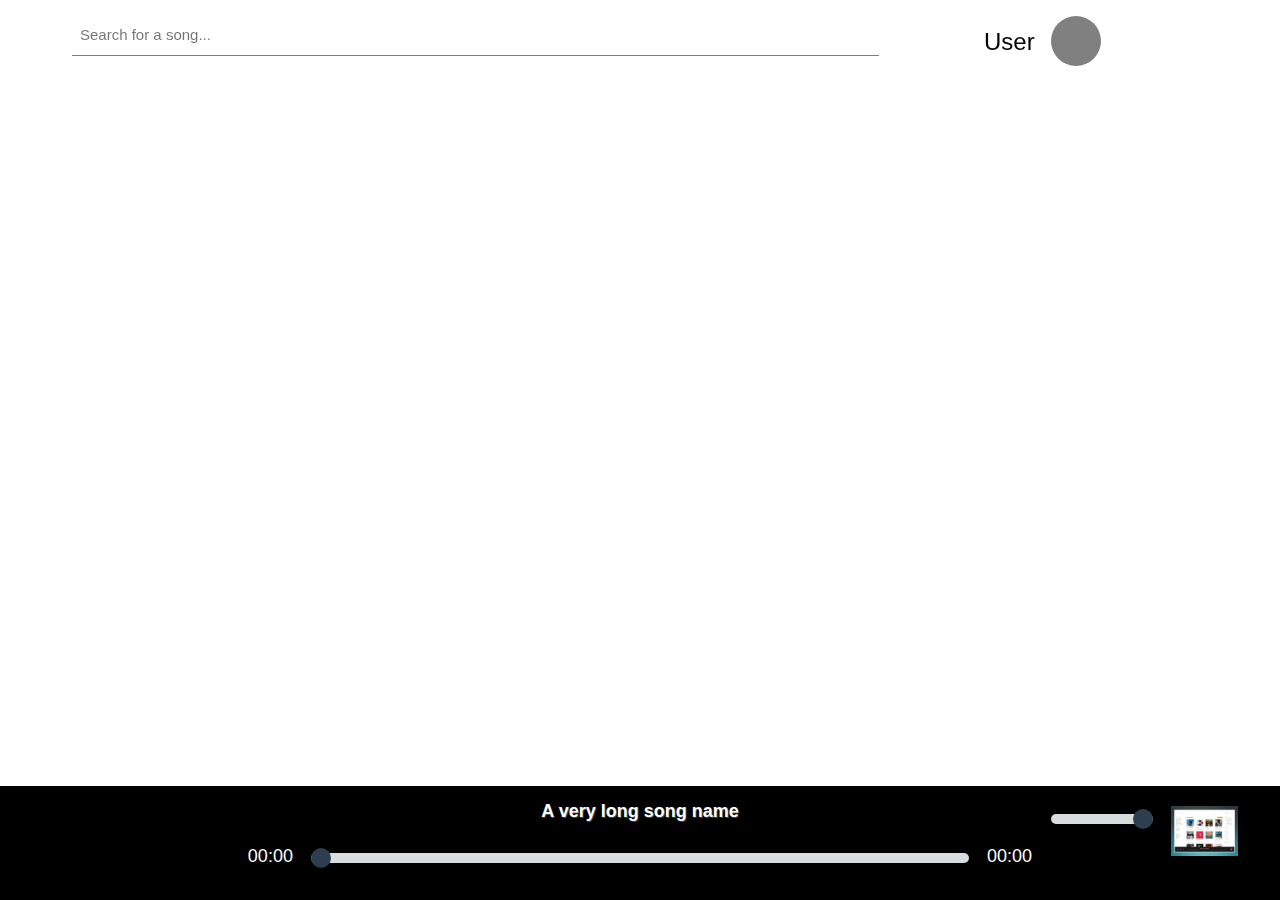
==== index.html @ 57ba4b06 "Player UI Updated" ====
<!DOCTYPE html>
<html>

<head>
	<meta charset="utf-8">
	<title>Fumen Style Guide</title>
	<link rel="stylesheet" type="text/css" href="https://cdn.iconmonstr.com/1.1.0/css/iconmonstr-iconic-font.min.css">
	<link rel="stylesheet" type="text/css" href='./basecss/skeleton.css'>
	<link rel="stylesheet" type="text/css" href="./css/main.css" />

</head>

<body>
	<nav class="w3-top">
		<div class="w3-container w3-padding-top">
			<div class="w3-row w3-center">
				<div class="w3-threequarter" id="search">
					<input class="w3-input w3-col s11" type="text" placeholder='Search for a song...' />
					<i class="im im-magnifier w3-col s1 w3-padding-top"></i>
				</div>
				<div class="w3-quarter w3-padding" id="profile_img">
					<div class="w3-xlarge w3-padding">User</div>
					<div id="user_img" class="w3-padding"></div>
				</div>
			</div>
		</div>
	</nav>
	<div class="w3-bottom w3-black w3-padding-large">
		<div class="w3-row w3-center">
			<div class="w3-col m2 w3-padding-top">
				<i class="im im-angle-left w3-padding"></i>
				<i class="im im-play w3-padding" id="PPBtn"></i>
				<i class="im im-angle-right w3-padding"></i>
			</div>
			<div class="w3-col m8">
				<div class="w3-large w3-text-shadow">
					<b>
						A very long song name
					</b>
				</div>
				<div>
					<p class="w3-large" id="currentTime">00:00</p>
					<input class="range-slider__range" type="range" value="0" id="seekSlider" />
					<p class="w3-large" id="leftTime">00:00</p>
				</div>
			</div>
			<div class="w3-col m2">
				<div class="w3-row w3-padding-top">
					<div class="w3-col m6 w3-padding-top">
						<input class="range-slider__range" type="range" min="0" max="1" step="0.1" value="1" id="volumeSlider" />
						<i class="im im-volume w3-padding" id="muteBtn"></i>
					</div>
					<div class="w3-col m6">
						<img height="50px" src="./to.jpg" />
					</div>
				</div>
			</div>
		</div>
	</div>
</body>

</html>
---- css/main.css ----
/* Top UI */
#user_img {
    border-radius: 50%;
    width: 50px;
    height: 50px;
    background: grey;
}
#profile_img div, #profile_img i {
    float: left;
}
#search {
    padding: 8px 0 8px 56px;
}
/* End of Top UI */

/* Bottom UI */
#seekSlider {
    width: 80%;
    float: left;
    margin-top: 28px;
}
#leftTime, #currentTime {
    width: 10%;
    float: left;
}
/* Volume Slider */
#volumeSlider {
    float: left;
    width: 100%;
    border-radius: 50px;
}
/* End of Volume Slider */
/* End of Bottom UI */

/* Range Slider */
.range-slider__range {
    -webkit-appearance: none;
    width: calc(100% - (73px));
    height: 10px;
    border-radius: 5px;
    background: #d7dcdf;
    outline: none;
    padding: 0;
    margin: 0;
}
.range-slider__range::-webkit-slider-thumb {
    -webkit-appearance: none;
    appearance: none;
    width: 20px;
    height: 20px;
    border-radius: 50%;
    background: #2c3e50;
    cursor: pointer;
    -webkit-transition: background .15s ease-in-out;
    transition: background .15s ease-in-out;
}
.range-slider__range::-webkit-slider-thumb:hover {
    background: #1abc9c;
}
.range-slider__range:active::-webkit-slider-thumb {
    background: #1abc9c;
}
.range-slider__range::-moz-range-thumb {
    width: 20px;
    height: 20px;
    border: 0;
    border-radius: 50%;
    background: #2c3e50;
    cursor: pointer;
    -webkit-transition: background .15s ease-in-out;
    transition: background .15s ease-in-out;
}
.range-slider__range::-moz-range-thumb:hover {
    background: #1abc9c;
}
.range-slider__range:active::-moz-range-thumb {
    background: #1abc9c;
}

.range-slider__value {
    display: inline-block;
    position: relative;
    width: 60px;
    color: #fff;
    line-height: 20px;
    text-align: center;
    border-radius: 3px;
    background: #2c3e50;
    padding: 5px 10px;
    margin-left: 8px;
}
.range-slider__value:after {
    position: absolute;
    top: 8px;
    left: -7px;
    width: 0;
    height: 0;
    border-top: 7px solid transparent;
    border-right: 7px solid #2c3e50;
    border-bottom: 7px solid transparent;
    content: '';
}

::-moz-range-track {
    background: #d7dcdf;
    border: 0;
}
/* End Range Slider */
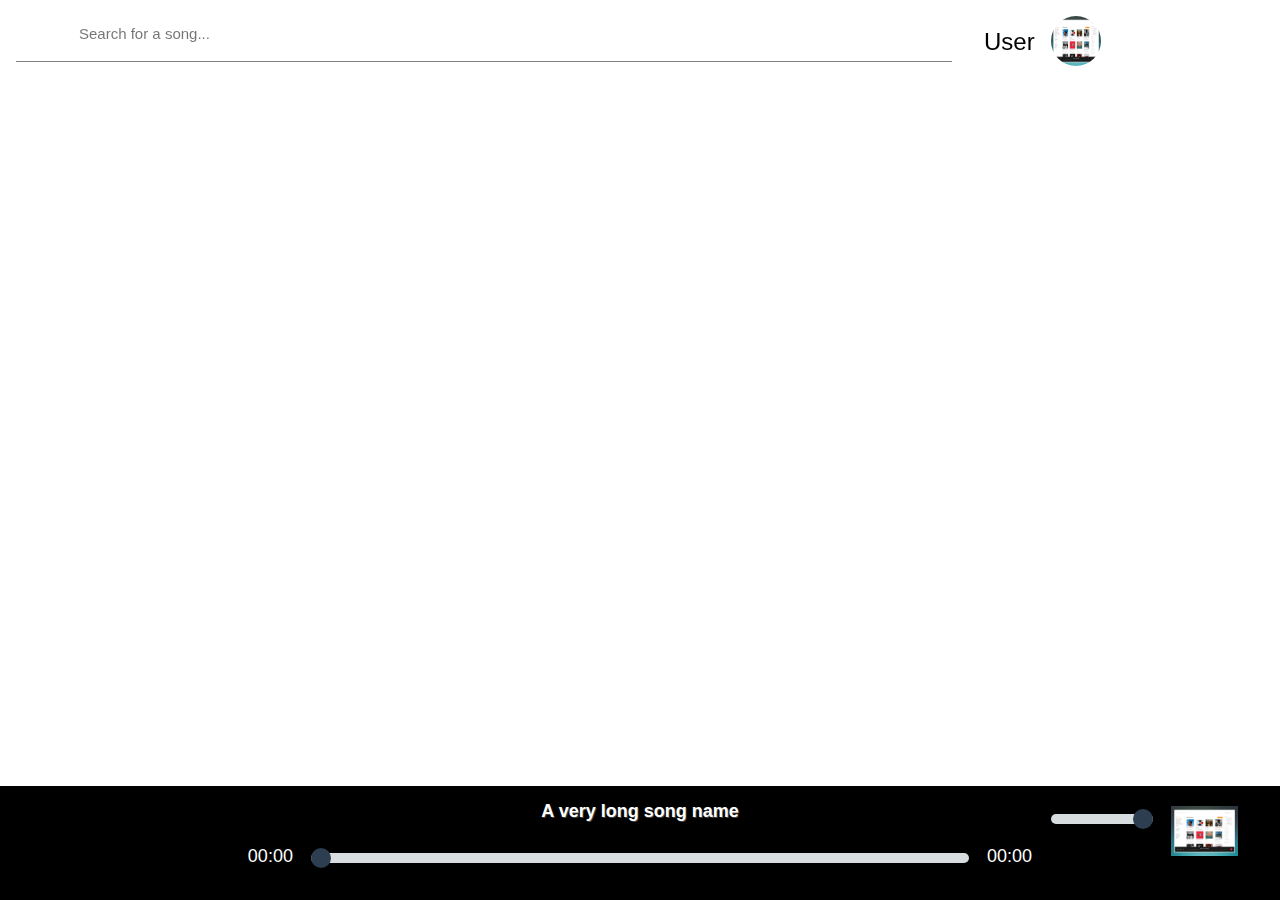
==== commit 9f443be0: "Improved Search Bar" ====
--- a/index.html
+++ b/index.html
@@ -14,13 +14,21 @@
 	<nav class="w3-top">
 		<div class="w3-container w3-padding-top">
 			<div class="w3-row w3-center">
-				<div class="w3-threequarter" id="search">
-					<input class="w3-input w3-col s11" type="text" placeholder='Search for a song...' />
+				<div class="w3-threequarter w3-input" id="search">
+					<input class="w3-col s11" id="search_box" type="text" placeholder='Search for a song...' />
 					<i class="im im-magnifier w3-col s1 w3-padding-top"></i>
 				</div>
 				<div class="w3-quarter w3-padding" id="profile_img">
 					<div class="w3-xlarge w3-padding">User</div>
-					<div id="user_img" class="w3-padding"></div>
+					<div class="w3-dropdown-hover user_circle">
+						<img id="user_img" src="./to.jpg"  />
+						<div class="w3-dropdown-content w3-border w3-card-8">
+							<a href="#">Profile</a>
+							<a href="#">Favourites</a>
+							<a href="#">My Playlists</a>
+							<a href="#">Settings</a>
+						</div>
+					</div>
 				</div>
 			</div>
 		</div>
--- a/css/main.css
+++ b/css/main.css
@@ -1,4 +1,7 @@
 /* Top UI */
+.user_circle {
+    border-radius: 50%;
+}
 #user_img {
     border-radius: 50%;
     width: 50px;
@@ -10,6 +13,10 @@
 }
 #search {
     padding: 8px 0 8px 56px;
+}
+#search_box {
+    border: none;
+    padding: 7px;
 }
 /* End of Top UI */
 
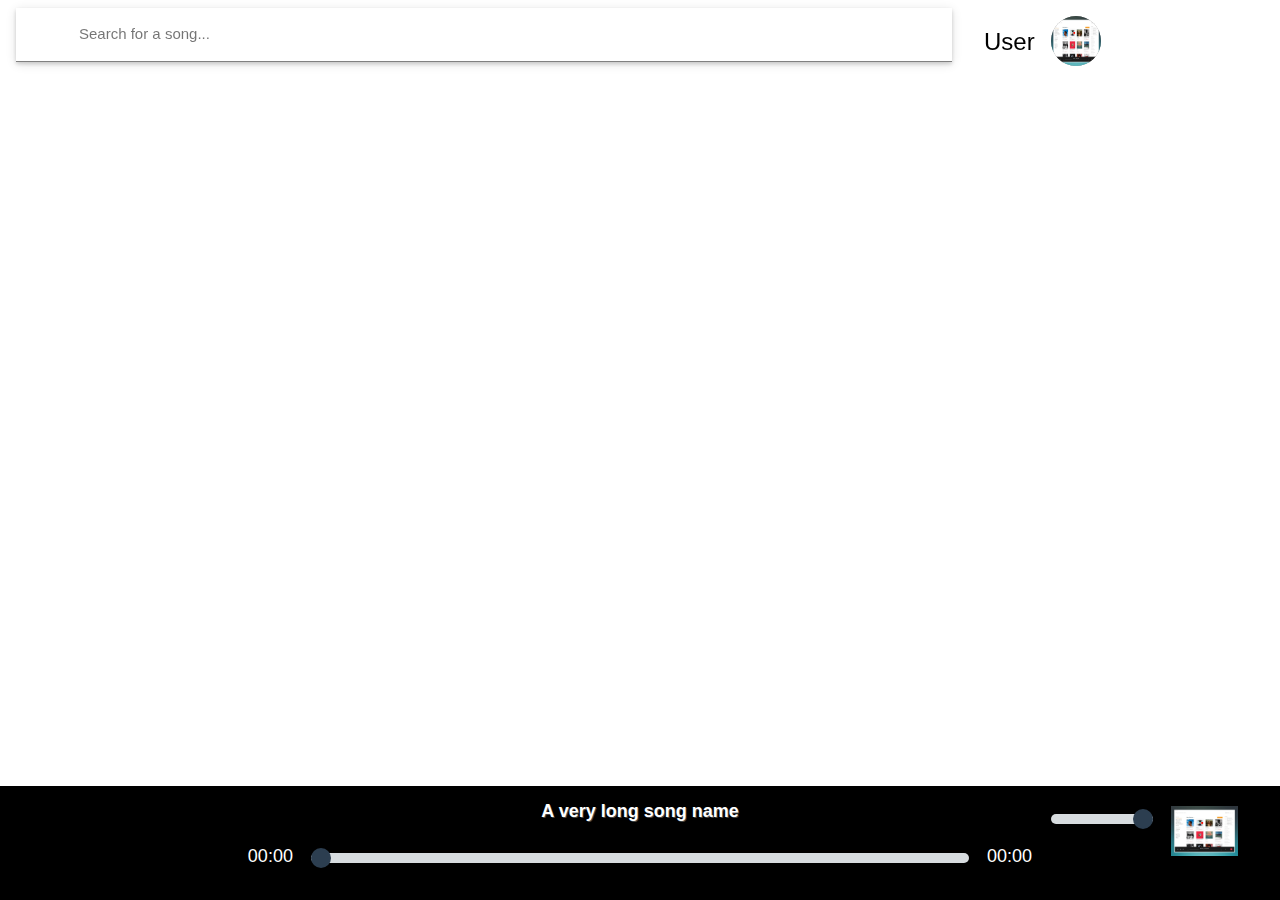
==== commit 15f7ca06: "UI Touches" ====
--- a/index.html
+++ b/index.html
@@ -14,7 +14,7 @@
 	<nav class="w3-top">
 		<div class="w3-container w3-padding-top">
 			<div class="w3-row w3-center">
-				<div class="w3-threequarter w3-input" id="search">
+				<div class="w3-threequarter w3-input w3-card-2" id="search">
 					<input class="w3-col s11" id="search_box" type="text" placeholder='Search for a song...' />
 					<i class="im im-magnifier w3-col s1 w3-padding-top"></i>
 				</div>
--- a/css/main.css
+++ b/css/main.css
@@ -1,3 +1,6 @@
+i {
+    cursor: pointer;
+}
 /* Top UI */
 .user_circle {
     border-radius: 50%;
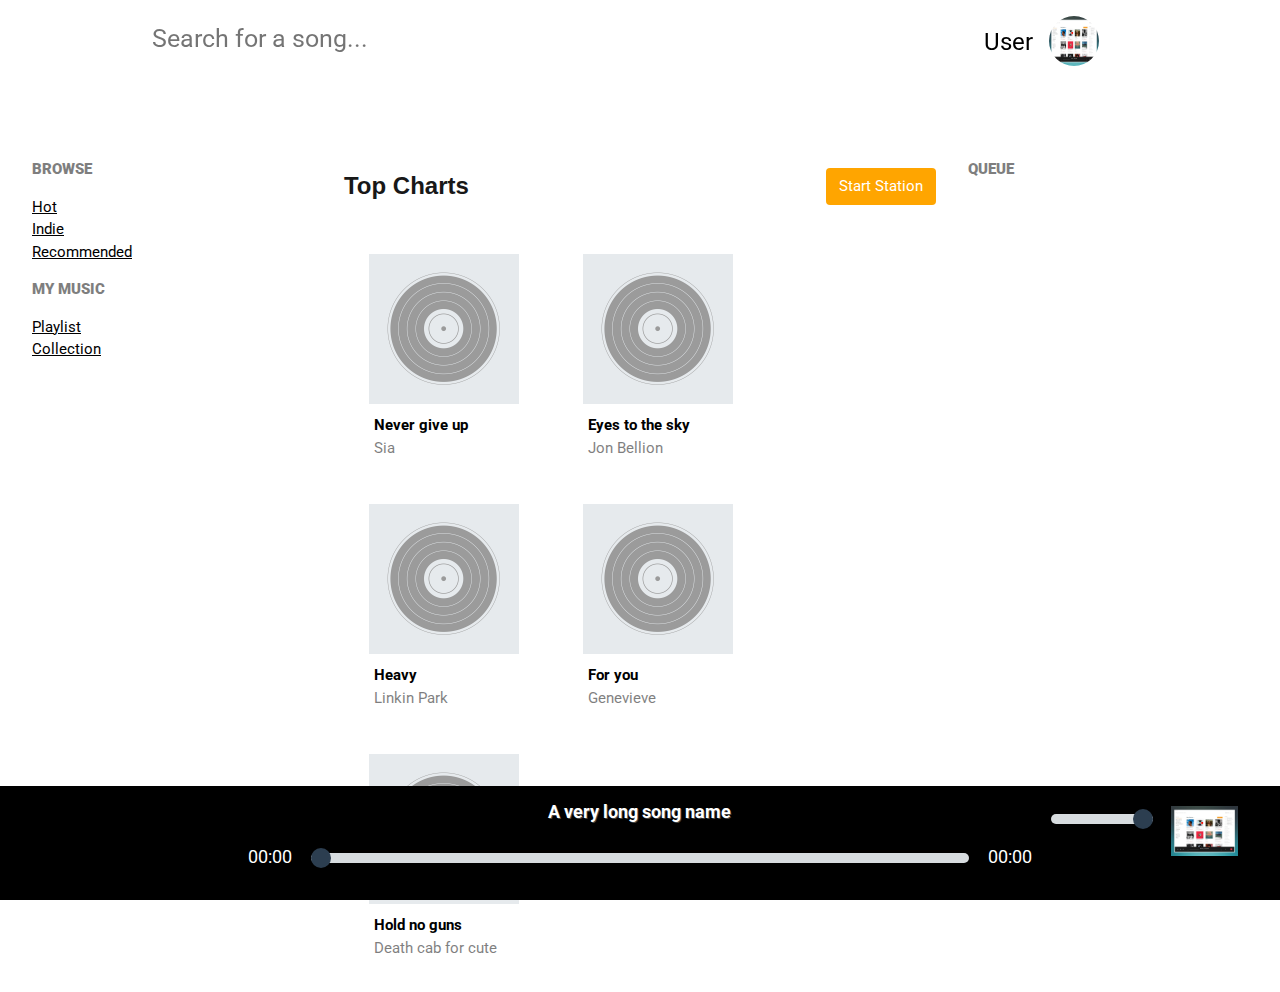
==== commit 102f37bc: "Updated UI" ====
--- a/index.html
+++ b/index.html
@@ -7,17 +7,28 @@
 	<link rel="stylesheet" type="text/css" href="https://cdn.iconmonstr.com/1.1.0/css/iconmonstr-iconic-font.min.css">
 	<link rel="stylesheet" type="text/css" href='./basecss/skeleton.css'>
 	<link rel="stylesheet" type="text/css" href="./css/main.css" />
+	<!-- Roboto font for body ??!-->
+	
+<link href="https://fonts.googleapis.com/css?family=Roboto:300,400,700,900" rel="stylesheet">
 
 </head>
 
 <body>
+
+<!-- START Navigation !-->
+
 	<nav class="w3-top">
 		<div class="w3-container w3-padding-top">
 			<div class="w3-row w3-center">
-				<div class="w3-threequarter w3-input w3-card-2" id="search">
+				<div class="w3-threequarter w3-input" id="search">
+					
+					<i class="im im-magnifier w3-col s1 search_icon" style="padding: 14px;padding-right: 0;margin-right: 0;"></i>
 					<input class="w3-col s11" id="search_box" type="text" placeholder='Search for a song...' />
-					<i class="im im-magnifier w3-col s1 w3-padding-top"></i>
+				
 				</div>
+
+			<!-- START User Profile -->
+			
 				<div class="w3-quarter w3-padding" id="profile_img">
 					<div class="w3-xlarge w3-padding">User</div>
 					<div class="w3-dropdown-hover user_circle">
@@ -30,9 +41,103 @@
 						</div>
 					</div>
 				</div>
+
+			<!-- END User Profile -->				
+		
 			</div>
 		</div>
 	</nav>
+
+<!-- END Navigation !-->
+
+<!-- Music Browsing Section !-->
+	<div class="w3-row w3-container " id="main_section">
+
+		<!-- Side Navigation 
+			+ Should hold links to Billboards ( e.g : Top 100,        	Trending , New and Rising )
+			+ Playslist selection
+			+ Full music collection
+		!-->
+	
+		<div class="w3-col m3 w3-padding" id="side_nav">
+			
+			<div class="browse_link">
+			<h7>BROWSE</h7>
+				<ul>
+				<li><a href="">Hot</a></li>
+				<li><a href="">Indie</a></li>
+				<li><a href="">Recommended</a></li>
+				</ul>
+			</div>
+			<div class="user_link">
+			<h7>MY MUSIC</h7>
+				<ul>
+				<li><a href="">Playlist</a></li>
+				<li><a href="">Collection</a></li>
+				</ul>
+			</div>
+		</div>
+
+			<!-- Music Browse Area
+				+ Display music based on selection of the side menu 
+				+ By default , recommended music & new music.
+			!-->
+
+		<div class="w3-col m6 w3-padding" id="main_browse">
+			<!--
+				+ Default , hot and rising.
+			!-->
+			<div id="main_browse_top">
+			<h3>Top Charts</h3>
+			<button id="station_btn" class="w3-right">Start Station</button>
+			</div>
+			<div id="main_browse_content">
+				<div class="card_wrapper">
+					<img src="./assets/default.png">
+					<p class="song_title">Never give up</p>
+					<p class="artist_title">Sia</p>
+				</div>
+
+				<div class="card_wrapper">
+					<img src="./assets/default.png">
+					<p class="song_title">Eyes to the sky</p>
+					<p class="artist_title">Jon Bellion</p>
+				</div>
+
+				<div class="card_wrapper">
+					<img src="./assets/default.png">
+					<p class="song_title">Heavy</p>
+					<p class="artist_title">Linkin Park</p>
+				</div>
+
+				<div class="card_wrapper">
+					<img src="./assets/default.png">
+					<p class="song_title">For you</p>
+					<p class="artist_title">Genevieve</p>
+				</div>
+
+				<div class="card_wrapper">
+					<img src="./assets/default.png">
+					<p class="song_title">Hold no guns</p>
+					<p class="artist_title">Death cab for cute</p>
+				</div>
+			</div>
+		</div>
+
+		<!-- Current Music Queue
+				+ Display currentlu playing music. 
+		!-->
+
+		<div class="w3-col m3 w3-padding" id="music_queue">
+			<h7>QUEUE</h7>
+
+		</div>
+		
+	</div>
+
+<!-- Music browse ends !-->
+
+<!-- Media Player !-->
 	<div class="w3-bottom w3-black w3-padding-large">
 		<div class="w3-row w3-center">
 			<div class="w3-col m2 w3-padding-top">
@@ -65,6 +170,8 @@
 			</div>
 		</div>
 	</div>
+<!-- Media Player !-->
+
 </body>
 
 </html>--- a/css/main.css
+++ b/css/main.css
@@ -1,6 +1,8 @@
-i {
-    cursor: pointer;
-}
+body{
+	font-family: 'Roboto', sans-serif;
+}
+
+
 /* Top UI */
 .user_circle {
     border-radius: 50%;
@@ -16,11 +18,16 @@
 }
 #search {
     padding: 8px 0 8px 56px;
+    color: grey;
+    border: none;
 }
 #search_box {
     border: none;
     padding: 7px;
-}
+    height: 45px;
+    font-size: 25px;
+}
+
 /* End of Top UI */
 
 /* Bottom UI */
@@ -115,4 +122,94 @@
     background: #d7dcdf;
     border: 0;
 }
-/* End Range Slider */+/* End Range Slider */
+
+/* Browse Section */
+
+#main_section{
+	margin-top:150px;
+
+
+}
+h7{
+	opacity: 0.5;
+	font-weight: 900;
+}
+h3{
+	opacity: 0.9;
+	font-weight: 900;
+	display: inline-block;
+}
+#station_btn{
+	margin-top: 10px;
+	background-color: orange;
+	padding: 7px;
+	padding-right: 13px;
+	padding-left: 13px;
+	border : none;
+	border-radius: 4px;
+	color: white;
+	transition: all 0.1s;
+}
+#station_btn:hover{
+	box-shadow: 0px 3px 2px lightgrey;
+	
+}
+#station_btn:active{
+	background-color: darkorange;
+
+}
+
+#main_section ul{
+	list-style: none;
+	padding: 0;
+}
+#main_section ul li{
+	margin-left: 0;
+	padding:0;
+}
+
+#main_section ul li a{
+	margin-left: 0;
+}
+
+#main_browse_content{
+	margin-top: 20px;
+}
+
+/* Song cards */
+
+.card_wrapper{
+	width:200px;
+	height:250px;
+	padding-top: 20px;
+	border-radius: 5px;
+	display: inline-block;
+	margin-right:10px;
+}
+.card_wrapper img{
+	margin-left: auto;
+	margin-right: auto;
+	display: block;
+	width: 150px;
+}
+.card_wrapper p{
+	padding-top: 0;
+	padding-bottom: 0;
+	padding-left: 30px;
+	
+}
+p.song_title{
+	margin-top: 15px;
+	margin-bottom: 0;
+	
+	font-weight: 700;
+}
+p.artist_title{
+	margin:0;
+	opacity: 0.5;
+}
+.card_wrapper:hover{
+	background-color: #f7f7f7;
+	transition: all 0.1s
+}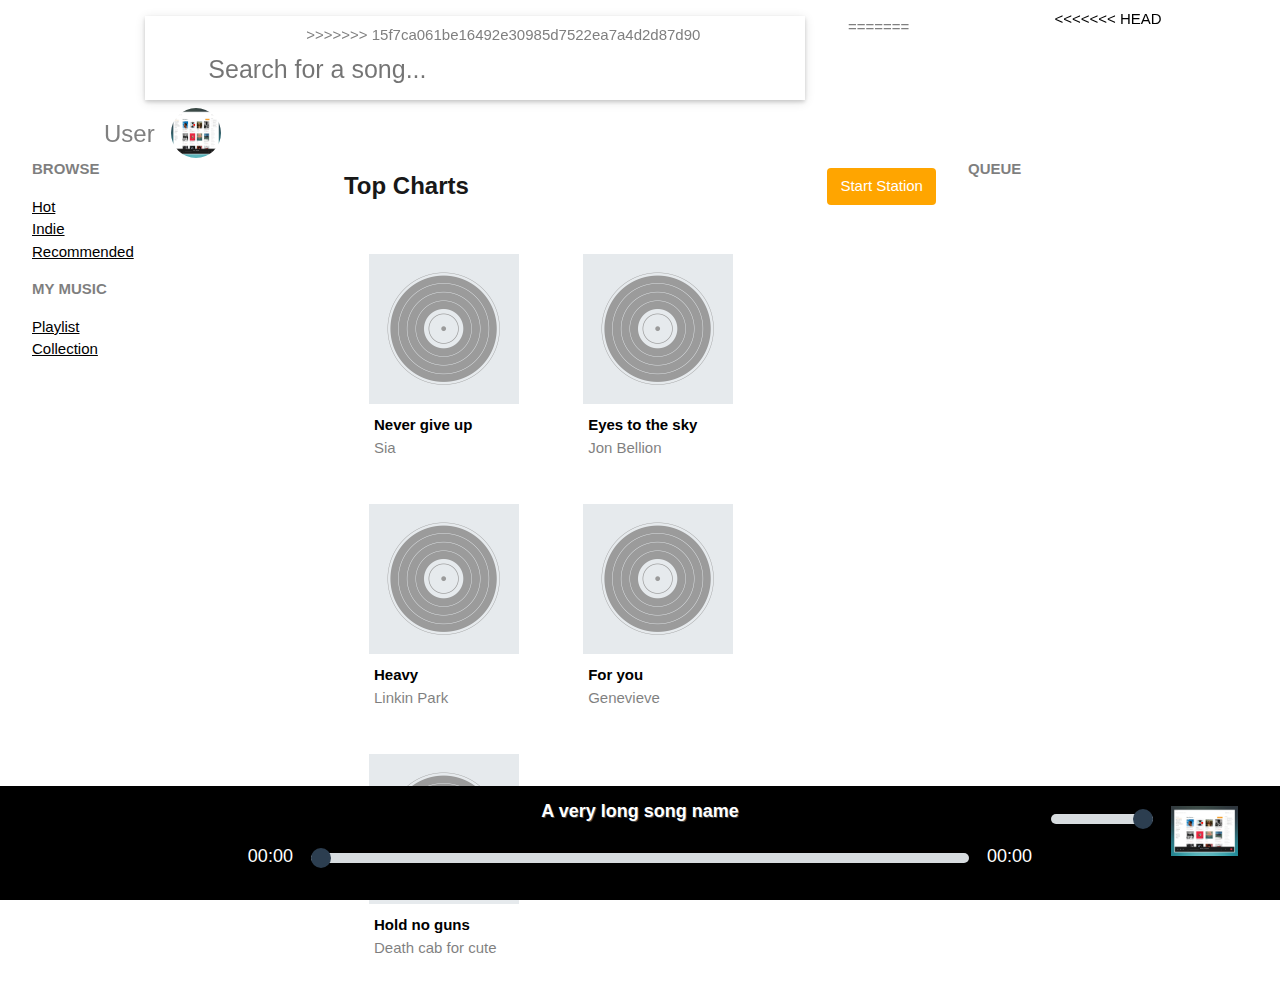
==== commit fbba132c: "updated web ui" ====
--- a/index.html
+++ b/index.html
@@ -20,9 +20,13 @@
 	<nav class="w3-top">
 		<div class="w3-container w3-padding-top">
 			<div class="w3-row w3-center">
+<<<<<<< HEAD
 				<div class="w3-threequarter w3-input" id="search">
 					
 					<i class="im im-magnifier w3-col s1 search_icon" style="padding: 14px;padding-right: 0;margin-right: 0;"></i>
+=======
+				<div class="w3-threequarter w3-input w3-card-2" id="search">
+>>>>>>> 15f7ca061be16492e30985d7522ea7a4d2d87d90
 					<input class="w3-col s11" id="search_box" type="text" placeholder='Search for a song...' />
 				
 				</div>
--- a/css/main.css
+++ b/css/main.css
@@ -1,8 +1,14 @@
+<<<<<<< HEAD
 body{
 	font-family: 'Roboto', sans-serif;
 }
 
 
+=======
+i {
+    cursor: pointer;
+}
+>>>>>>> 15f7ca061be16492e30985d7522ea7a4d2d87d90
 /* Top UI */
 .user_circle {
     border-radius: 50%;
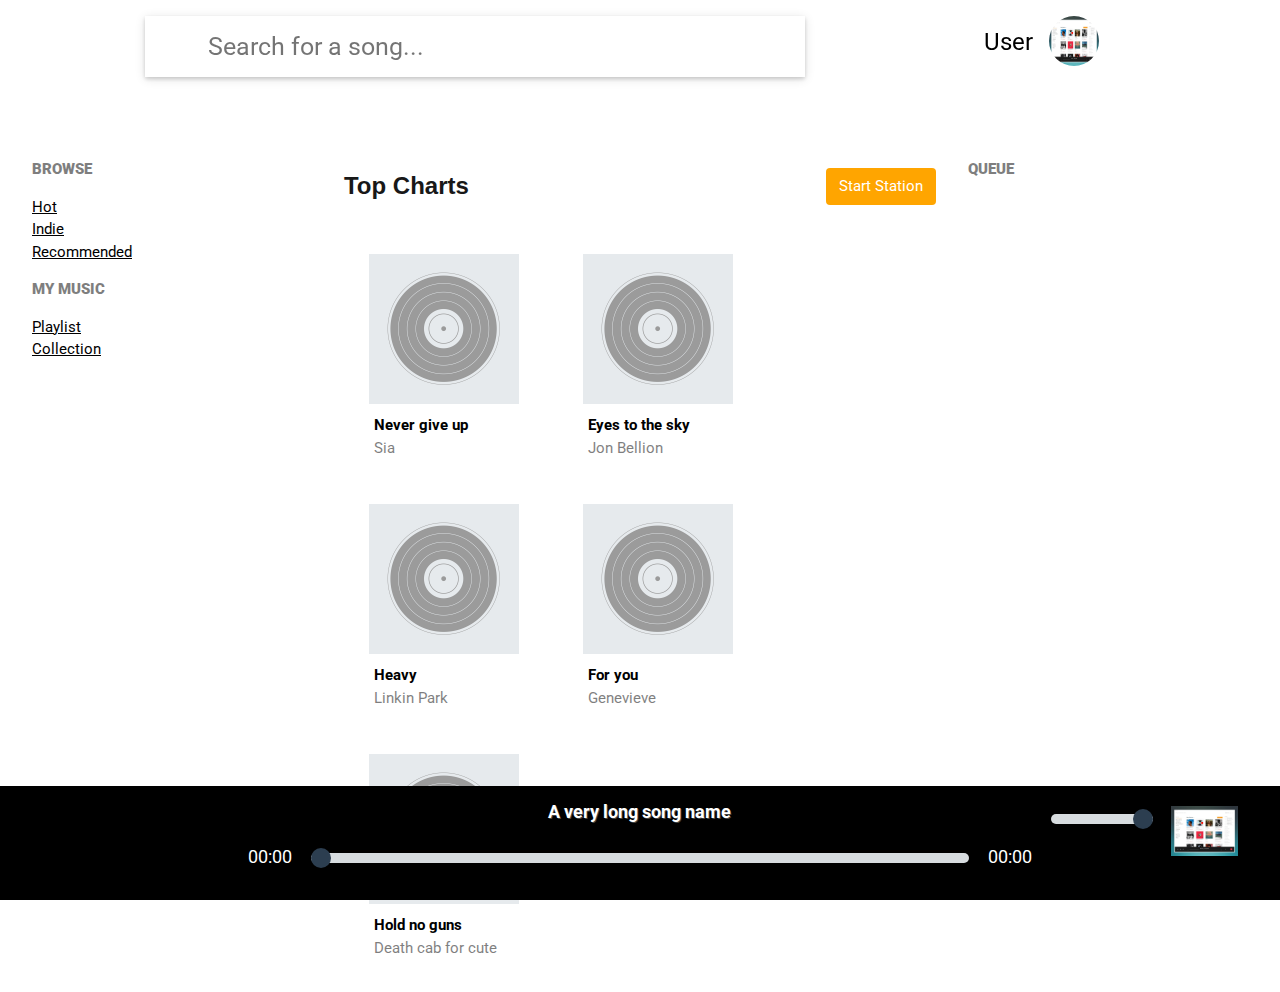
==== commit 24f44a85: "updated web ui" ====
--- a/index.html
+++ b/index.html
@@ -8,35 +8,30 @@
 	<link rel="stylesheet" type="text/css" href='./basecss/skeleton.css'>
 	<link rel="stylesheet" type="text/css" href="./css/main.css" />
 	<!-- Roboto font for body ??!-->
-	
-<link href="https://fonts.googleapis.com/css?family=Roboto:300,400,700,900" rel="stylesheet">
+
+	<link href="https://fonts.googleapis.com/css?family=Roboto:300,400,700,900" rel="stylesheet">
 
 </head>
 
 <body>
 
-<!-- START Navigation !-->
+	<!-- START Navigation !-->
 
 	<nav class="w3-top">
 		<div class="w3-container w3-padding-top">
 			<div class="w3-row w3-center">
-<<<<<<< HEAD
 				<div class="w3-threequarter w3-input" id="search">
-					
 					<i class="im im-magnifier w3-col s1 search_icon" style="padding: 14px;padding-right: 0;margin-right: 0;"></i>
-=======
-				<div class="w3-threequarter w3-input w3-card-2" id="search">
->>>>>>> 15f7ca061be16492e30985d7522ea7a4d2d87d90
-					<input class="w3-col s11" id="search_box" type="text" placeholder='Search for a song...' />
-				
+					<div class="w3-threequarter w3-input w3-card-2" id="search">
+						<input class="w3-col s11" id="search_box" type="text" placeholder='Search for a song...' />
+					</div>
 				</div>
 
-			<!-- START User Profile -->
-			
+				<!-- START User Profile -->
 				<div class="w3-quarter w3-padding" id="profile_img">
 					<div class="w3-xlarge w3-padding">User</div>
 					<div class="w3-dropdown-hover user_circle">
-						<img id="user_img" src="./to.jpg"  />
+						<img id="user_img" src="./to.jpg" />
 						<div class="w3-dropdown-content w3-border w3-card-8">
 							<a href="#">Profile</a>
 							<a href="#">Favourites</a>
@@ -45,16 +40,13 @@
 						</div>
 					</div>
 				</div>
-
-			<!-- END User Profile -->				
-		
+				<!-- END User Profile -->
 			</div>
-		</div>
 	</nav>
 
-<!-- END Navigation !-->
+	<!-- END Navigation !-->
 
-<!-- Music Browsing Section !-->
+	<!-- Music Browsing Section !-->
 	<div class="w3-row w3-container " id="main_section">
 
 		<!-- Side Navigation 
@@ -62,27 +54,27 @@
 			+ Playslist selection
 			+ Full music collection
 		!-->
-	
+
 		<div class="w3-col m3 w3-padding" id="side_nav">
-			
+
 			<div class="browse_link">
-			<h7>BROWSE</h7>
+				<h7>BROWSE</h7>
 				<ul>
-				<li><a href="">Hot</a></li>
-				<li><a href="">Indie</a></li>
-				<li><a href="">Recommended</a></li>
+					<li><a href="">Hot</a></li>
+					<li><a href="">Indie</a></li>
+					<li><a href="">Recommended</a></li>
 				</ul>
 			</div>
 			<div class="user_link">
-			<h7>MY MUSIC</h7>
+				<h7>MY MUSIC</h7>
 				<ul>
-				<li><a href="">Playlist</a></li>
-				<li><a href="">Collection</a></li>
+					<li><a href="">Playlist</a></li>
+					<li><a href="">Collection</a></li>
 				</ul>
 			</div>
 		</div>
 
-			<!-- Music Browse Area
+		<!-- Music Browse Area
 				+ Display music based on selection of the side menu 
 				+ By default , recommended music & new music.
 			!-->
@@ -92,8 +84,8 @@
 				+ Default , hot and rising.
 			!-->
 			<div id="main_browse_top">
-			<h3>Top Charts</h3>
-			<button id="station_btn" class="w3-right">Start Station</button>
+				<h3>Top Charts</h3>
+				<button id="station_btn" class="w3-right">Start Station</button>
 			</div>
 			<div id="main_browse_content">
 				<div class="card_wrapper">
@@ -136,12 +128,12 @@
 			<h7>QUEUE</h7>
 
 		</div>
-		
+
 	</div>
 
-<!-- Music browse ends !-->
+	<!-- Music browse ends !-->
 
-<!-- Media Player !-->
+	<!-- Media Player !-->
 	<div class="w3-bottom w3-black w3-padding-large">
 		<div class="w3-row w3-center">
 			<div class="w3-col m2 w3-padding-top">
@@ -174,7 +166,7 @@
 			</div>
 		</div>
 	</div>
-<!-- Media Player !-->
+	<!-- Media Player !-->
 
 </body>
 
--- a/css/main.css
+++ b/css/main.css
@@ -1,14 +1,11 @@
-<<<<<<< HEAD
 body{
 	font-family: 'Roboto', sans-serif;
 }
 
-
-=======
 i {
     cursor: pointer;
 }
->>>>>>> 15f7ca061be16492e30985d7522ea7a4d2d87d90
+
 /* Top UI */
 .user_circle {
     border-radius: 50%;
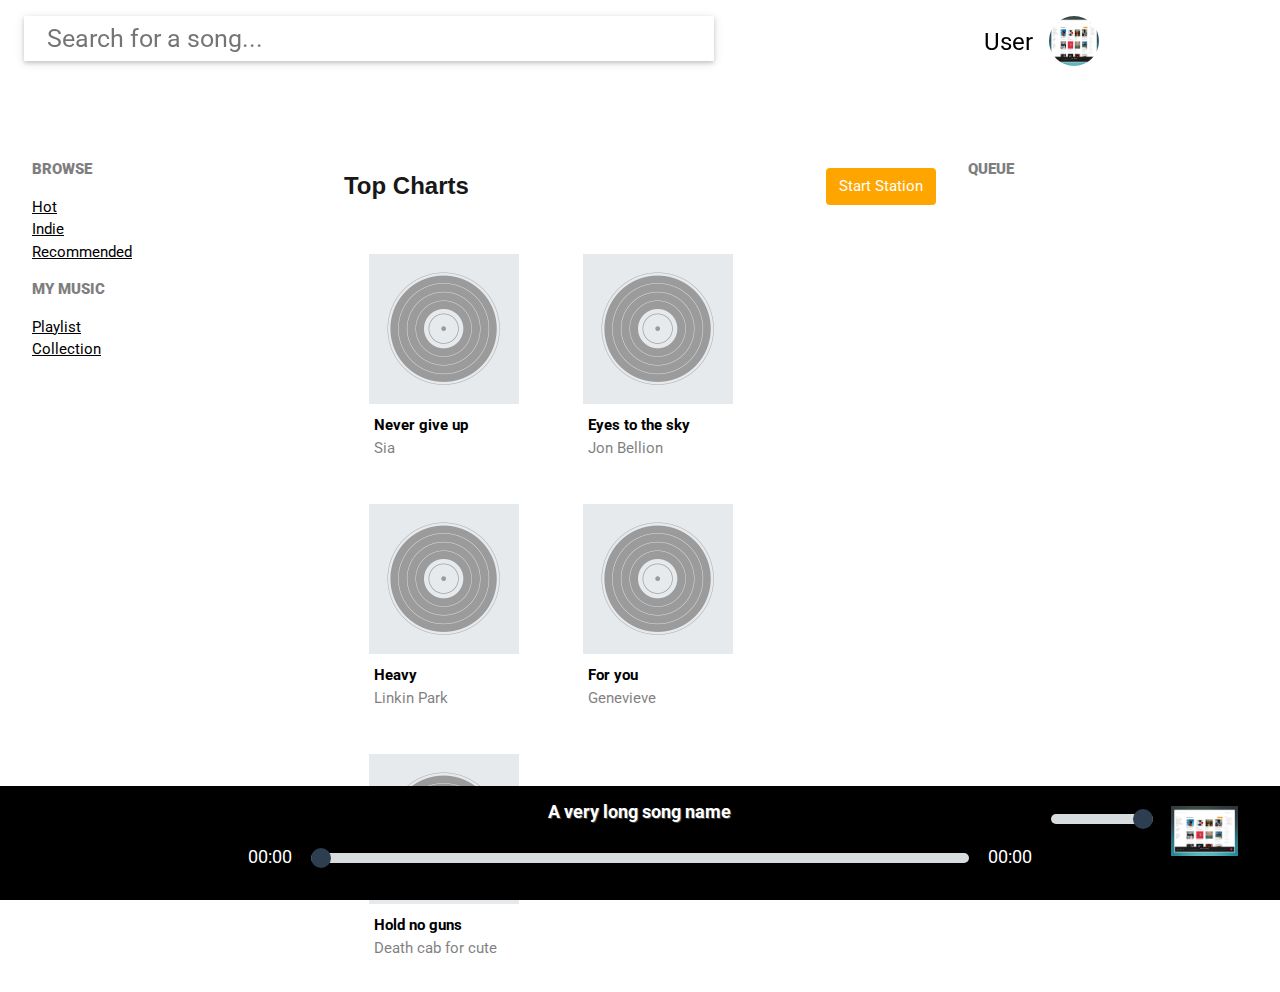
==== commit 0b62717f: "UI Changes" ====
--- a/index.html
+++ b/index.html
@@ -21,9 +21,9 @@
 		<div class="w3-container w3-padding-top">
 			<div class="w3-row w3-center">
 				<div class="w3-threequarter w3-input" id="search">
-					<i class="im im-magnifier w3-col s1 search_icon" style="padding: 14px;padding-right: 0;margin-right: 0;"></i>
-					<div class="w3-threequarter w3-input w3-card-2" id="search">
+					<div class="w3-threequarter w3-input w3-card-2 w3-container" id="search">
 						<input class="w3-col s11" id="search_box" type="text" placeholder='Search for a song...' />
+						<i class="im im-magnifier w3-padding-large w3-col s1 search_icon"></i>
 					</div>
 				</div>
 
--- a/css/main.css
+++ b/css/main.css
@@ -20,7 +20,7 @@
     float: left;
 }
 #search {
-    padding: 8px 0 8px 56px;
+    background-color: white;
     color: grey;
     border: none;
 }
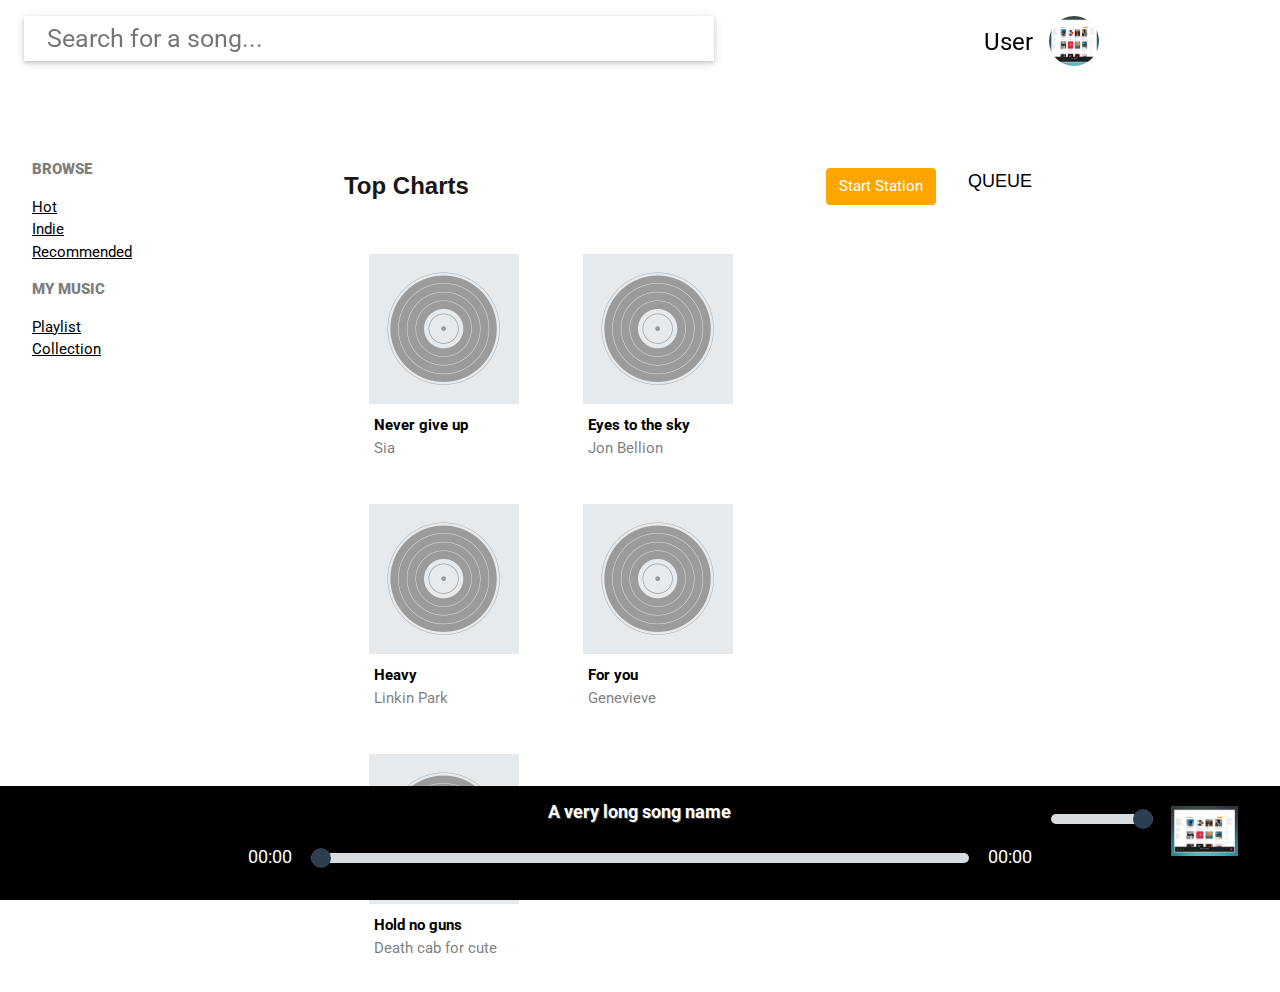
==== commit 566d68c9: "Fixed Typos" ====
--- a/index.html
+++ b/index.html
@@ -125,7 +125,7 @@
 		!-->
 
 		<div class="w3-col m3 w3-padding" id="music_queue">
-			<h7>QUEUE</h7>
+			<h5>QUEUE</h5>
 
 		</div>
 
